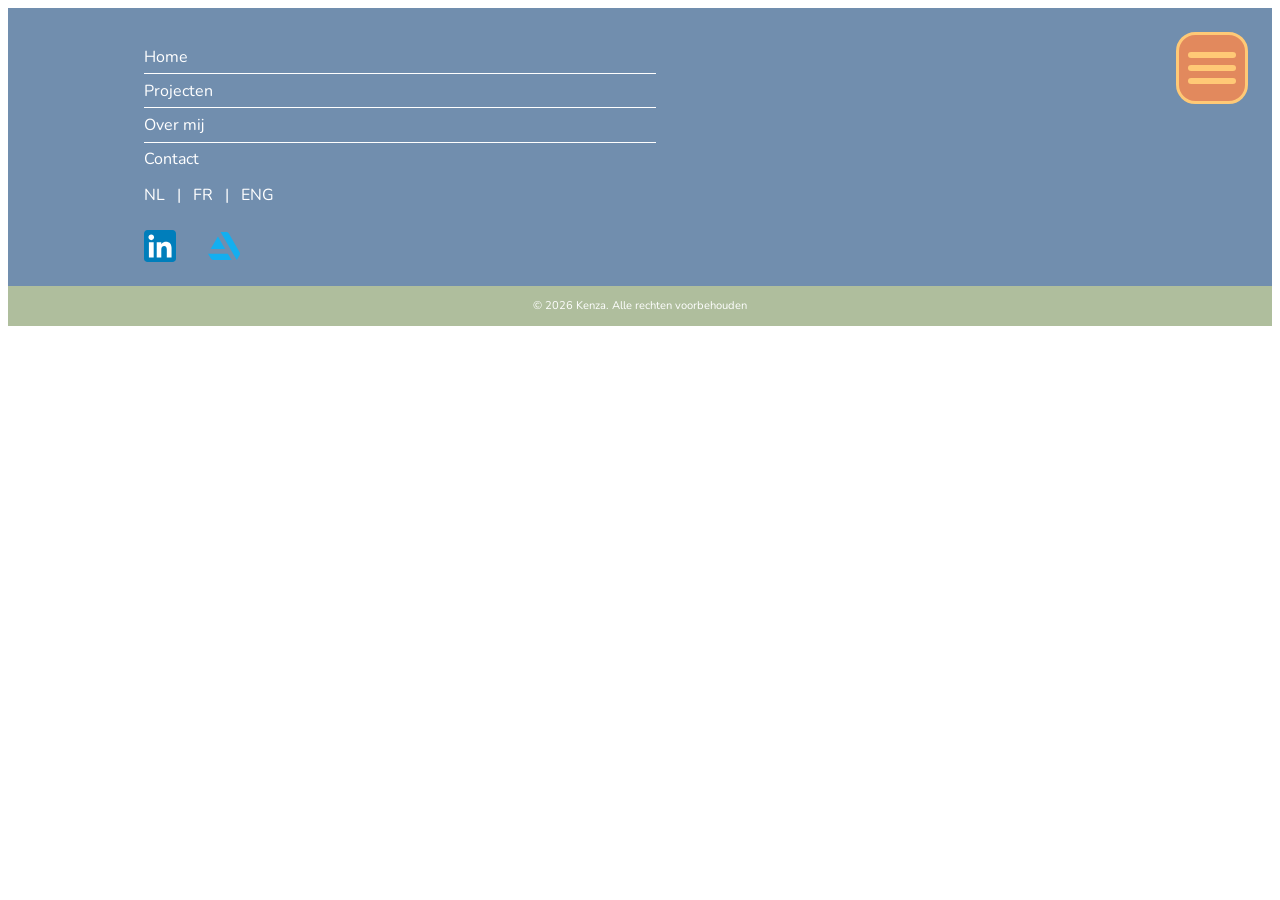
==== about.html @ 802e718f "done: homepage" ====
<!DOCTYPE html>
<html lang="nl">

<head>
    <meta charset="UTF-8">
    <meta name="viewport" content="width=device-width, initial-scale=1.0">
    <title>About</title>

    <link rel="stylesheet" href="css/style.css">
    <link rel="stylesheet" href="css/about.css">
</head>

<body class="index-body">

  <!-- Hamburger menu -->
    <div class="hamburger-menu">

        <!-- Hamburger knop -->
        <button class="hamburger-button" aria-label="Menu openen">
            <span></span>
            <span></span>
            <span></span>
        </button>


        <!-- Menu overlay -->
        <nav class="menu-overlay">

            <!-- Noise achtergrond -->
            <img
                src="./images/noise_background.png"
                class="menu-backgroundnoise"
                alt=""
            >

            <!-- Sluitknop -->
            <button class="menu-close" aria-label="Menu sluiten">
                ×
            </button>


            <!-- Navigatie -->
            <div class="menu-content">

                <h6><a href="index.html">Home</a></h6>
                <h6><a href="about.html">Over mij</a></h6>
                <h6><a href="projects.html">Projecten</a></h6>
                <h6><a href="contact.html">Contact</a></h6>

                <!-- Talen -->
                <div class="menu-languages">
                    <h3>
                        <a href="#">NL</a>
                        <span>|</span>
                        <a href="#">FR</a>
                        <span>|</span>
                        <a href="#">ENG</a>
                    </h3>
                </div>

            </div>

        </nav>

    </div>


    <!-- Intro -->
    <header class="header-wrapper">

       

    </header>



        <main class="about-wrapper">

        

        <footer class="footer">

            <div class="footer-content">

                <nav class="footer-nav">
                    <a href="index.html">Home</a>
                    <a href="projects.html">Projecten</a>
                    <a href="about.html">Over mij</a>
                    <a href="contact.html">Contact</a>
                </nav>

                <div class="footer-languages">
                    <a href="#">NL</a>
                    <span>|</span>
                    <a href="#">FR</a>
                    <span>|</span>
                    <a href="#">ENG</a>
                </div>

                <div class="footer-socials">

                    <a href="#" class="footer-social" aria-label="Social media"><img src="./images/linkedin.svg" alt=""></a>

                    <a href="#" class="footer-social" aria-label="Social media"><img src="./images/artstation.svg" alt=""></a>

                </div>

            </div>

            <div class="footer-bottom">
                <p>© 2026 Kenza. Alle rechten voorbehouden</p>
            </div>

        </footer>

    </main>
    <script src="js/hamburger-menu.js"></script>
    <script src="js/skills.js"></script>
</body>


</html>
---- css/style.css ----
@import url('https://fonts.googleapis.com/css2?family=Righteous&display=swap');
@import url('https://fonts.googleapis.com/css2?family=Nunito:ital,wght@0,200..1000;1,200..1000&display=swap');


/* ==================================================
   BASIS
   ================================================== */

html {
    font-size: 16px;
}


/* ==================================================
   VARIABELEN
   ================================================== */

:root {
    --c-yellow: #ffc976;
    --c-green: #afbe9d;
    --c-orange: #e2895d;
    --c-blue: #718eae;
}


/* ==================================================
   TYPOGRAPHY
   ================================================== */

body {
    font-family: Nunito, sans-serif;
}

h1,
h2,
h3,
h4,
h5,
.skill-title,
.skill-filter,
.project-button,
.see-more  {
    font-family: Righteous, sans-serif;
    letter-spacing: 0.02rem;
}

h1 {
    font-size: 10.625rem;
    color: var(--c-green);
}

h2 {
    font-size: 3.125rem;
}

h3 {
    font-size: 1.875rem;
    color: var(--c-green);
}

h4 {
    font-size: 1rem;
}

h5 {
    font-size: 0.75rem;
}

h6 {
    font-family: Righteous, sans-serif;
    font-size: 3.75rem; /* 60px */
}

p {
    font-family: Nunito, sans-serif;
    font-weight: normal;
    color: black;
    font-size: 0.9375rem;
}

/* ===== HAMBURGER KNOP ===== */

.hamburger-button {
    position: fixed;

    top: 2rem;
    right: 2rem;

    z-index: 100;

    width: 4.5rem;
    height: 4.5rem;

    padding: 0.8rem;

    border: 0.2rem solid var(--c-yellow);
    border-radius: 1.2rem;

    background-color: var(--c-orange);

    cursor: pointer;

    display: flex;
    flex-direction: column;
    justify-content: center;
    align-items: center;

    gap: 0.45rem;
}


/* ===== DE DRIE LIJNTJES ===== */

.hamburger-button span {
    display: block;

    width: 3rem;
    height: 0.35rem;

    background-color: var(--c-yellow);
    border-radius: 1rem;

    transition: 0.3s ease;
}


/* ========================================
   MENU OVERLAY
======================================== */

.menu-overlay {
    position: fixed;

    top: 0;
    left: 0;

    width: 100%;
    height: 100vh;

    z-index: 110;

    overflow: hidden;

    /* Menu staat boven het scherm */
    transform: translateY(-100%);

    /* Komt van boven naar beneden */
    transition: transform 0.5s ease;
}


/* ===== MENU OPEN ===== */

.menu-overlay.open {
    transform: translateY(0);
}


/* ========================================
   NOISE ACHTERGROND
======================================== */

.menu-backgroundnoise {
    position: absolute;

    inset: 0;

    width: 100%;
    height: 100%;

    object-fit: cover;

    z-index: 0;
}


/* ========================================
   MENU INHOUD
======================================== */

.menu-content {
    position: relative;

    z-index: 2;

    padding: 5rem 5rem;
}


/* ========================================
   MENU ITEMS
======================================== */

.menu-content h6 {
    margin: 0 0 1.8rem;

    font-family: Righteous, sans-serif;

    font-size: 4.5rem; /* 60px */

    line-height: 1.75;
}


.menu-content h6 a {
    color: white;

    text-decoration: none;

    transition: opacity 0.2s ease;
}


.menu-content h6 a:hover {
    opacity: 0.7;
}


/* ========================================
   CONTACT
======================================== */

.menu-contact {
    margin-top: 2rem !important;
}


/* ========================================
   TALEN
======================================== */

.menu-languages {
    margin-top: 2rem;
}


.menu-languages h3 {
    margin: 0;

    color: white;

    font-family: Righteous, sans-serif;

    font-size: 1.5rem;
}


.menu-languages a {
    color: white;

    text-decoration: none;
}


.menu-languages span {
    margin: 0 0.5rem;

    color: white;
}


/* ========================================
   SLUITKNOP
======================================== */

.menu-close {
    position: absolute;

    top: 1.5rem;
    right: 2rem;

    z-index: 3;

    border: none;

    background: none;

    color: white;

    font-family: Arial, sans-serif;

    font-size: 5rem;
    font-weight: 200;

    line-height: 1;

    cursor: pointer;
}


/* ==================================================
   FOOTER
   ================================================== */

.footer {
    width: 100%;
    box-sizing: border-box;
}


/* ==================================================
   FOOTER CONTENT
   ================================================== */

.footer-content {
    background-color: var(--c-blue);

    padding: 2rem 8.5rem 1.5rem;

    box-sizing: border-box;
}


/* ==================================================
   FOOTER NAVIGATIE
   ================================================== */

.footer-nav {
    display: flex;
    flex-direction: column;

    width: 32rem;
}


.footer-nav a {
    padding: 0.35rem 0;

    border-bottom: 0.1rem solid white;

    color: white;
    text-decoration: none;
}


/* laatste lijn niet onder Contact */

.footer-nav a:last-child {
    border-bottom: none;
}


/* ==================================================
   TALEN
   ================================================== */

.footer-languages {
    display: flex;
    gap: 0.75rem;

    margin-top: 0.5rem;

    color: white;
}


.footer-languages a {
    color: white;
    text-decoration: none;
}


/* ==================================================
   SOCIAL ICONEN
   ================================================== */

.footer-socials {
    display: flex;
    gap: 2rem;
    margin-top: 1.5rem;
}

.footer-social {
    display: flex;
    align-items: center;
    justify-content: center;

    width: 2rem;
    height: 2rem;
}

.footer-social img {
    width: 100%;
    height: 100%;

    object-fit: contain;
    display: block;
}


/* ==================================================
   FOOTER BOTTOM
   ================================================== */

.footer-bottom {
    display: flex;
    justify-content: center;
    align-items: center;

    min-height: 2.5rem;

    background-color: var(--c-green);
}


.footer-bottom p {
    margin: 0;

    color: white;

    font-size: 0.7rem;
}

/* ==================================================
   RESPONSIVE
   ================================================== */

@media (max-width: 37.5rem) {
    /* ===== HAMBURGER MENU ===== */

     /* Menu blijft volledig scherm */
    .menu-overlay {
        width: 100%;
        height: 100vh;
    }

    /* Hamburger */
   .hamburger-button {
        top: 1.25rem;
        right: 1.25rem;

        width: 3.5rem;
        height: 3.5rem;

        border-radius: 1rem;
    }

    .hamburger-button span {
        width: 2.2rem;
        height: 0.3rem;
        border-radius: 1rem;
    }

    /* Menu inhoud */
    .menu-content {
        padding: 5rem 2rem;
    }

    /* Menu tekst */
    .menu-content h6 {
        font-size: 2.5rem;
    }

    /* Talen */
    .menu-languages {
        margin-top: 2rem;
    }

    .menu-languages h3 {
        font-size: 1.1rem;
    }

    /* Sluitknop */
    .menu-close {
        top: 0.5rem;
        right: 1rem;
        font-size: 4rem;
    }

    /* ===== FOOTER ===== */

    .footer-content {
        padding: 2rem 1.5rem 1.5rem;
    }

    .footer-nav {
        width: 100%;
    }

    .footer-bottom {
        min-height: 2.5rem;
    }

    .footer-bottom p {
        font-size: 0.65rem;
    }
}
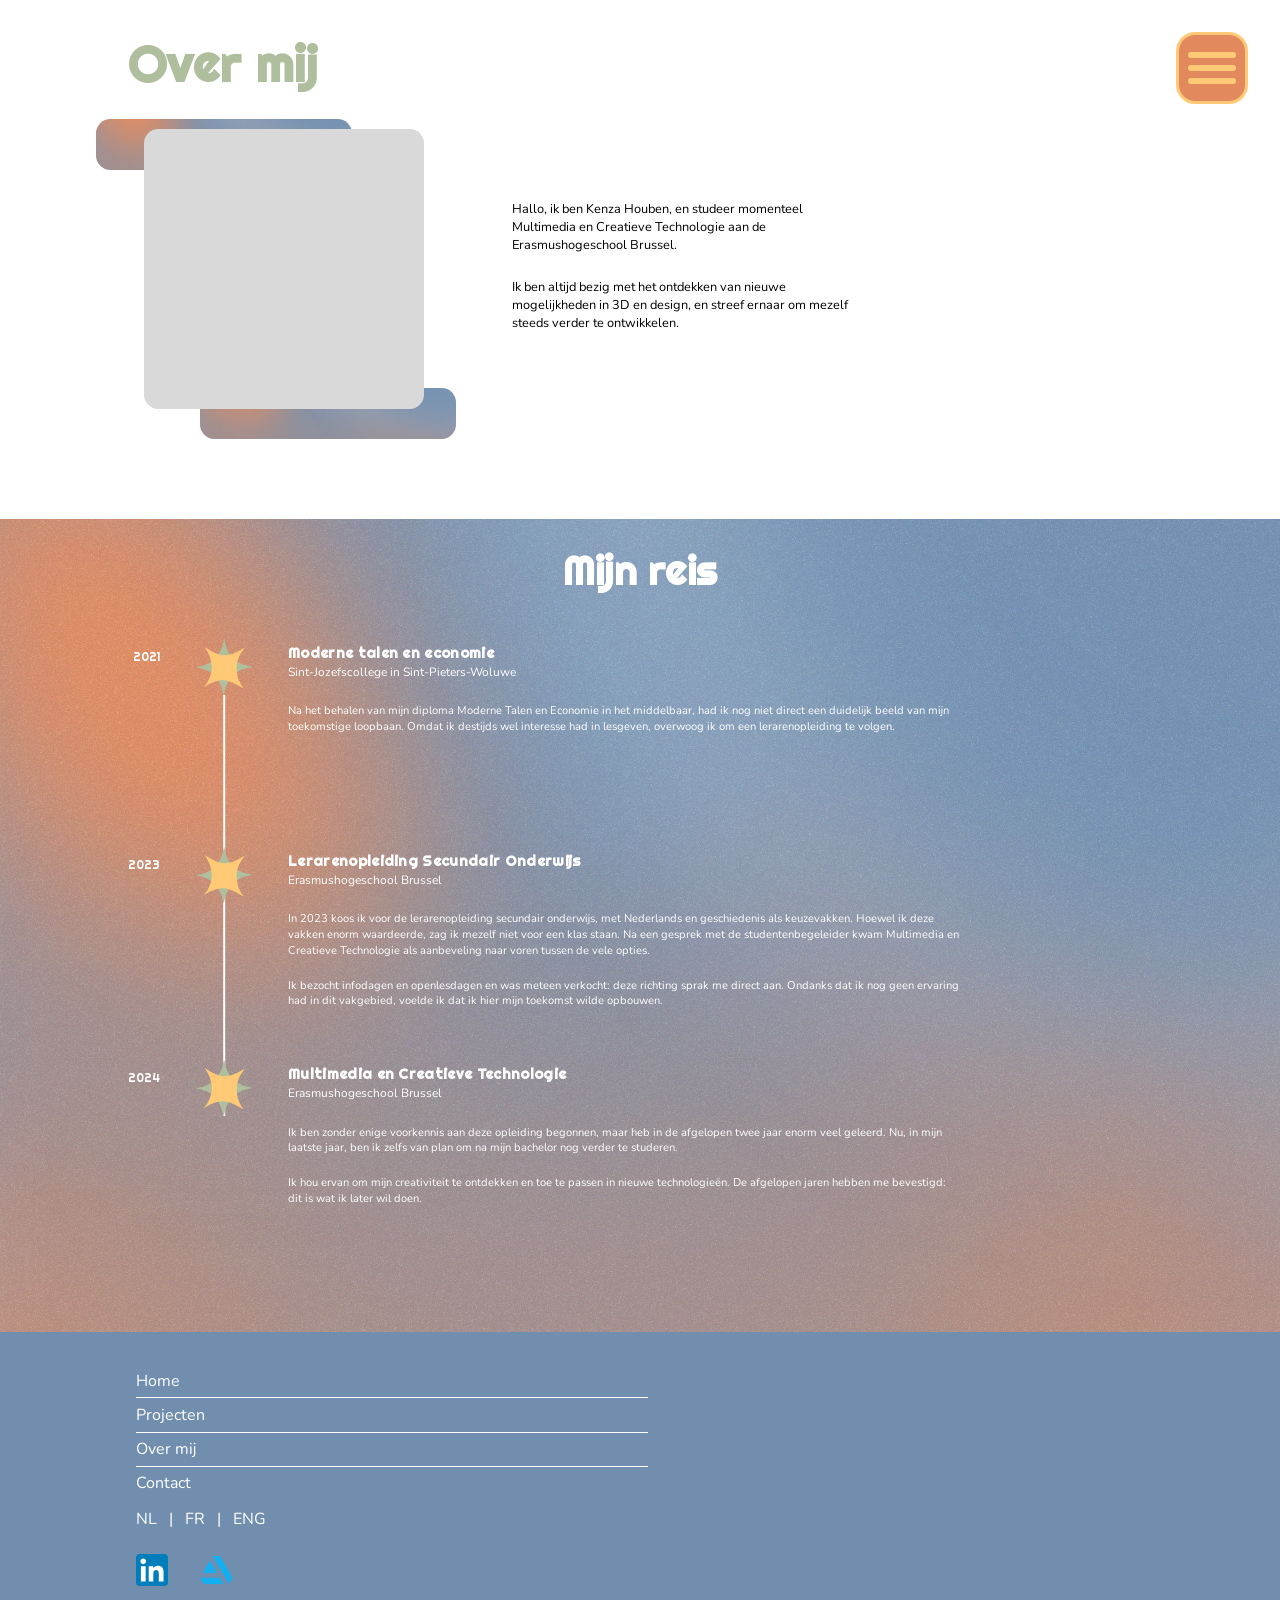
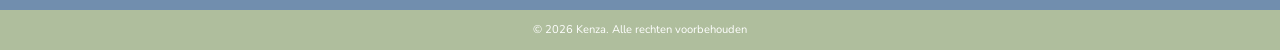
==== commit f50fdee7: "wip: about page" ====
--- a/about.html
+++ b/about.html
@@ -4,51 +4,71 @@
 <head>
     <meta charset="UTF-8">
     <meta name="viewport" content="width=device-width, initial-scale=1.0">
-    <title>About</title>
+
+    <title>Over mij</title>
 
     <link rel="stylesheet" href="css/style.css">
     <link rel="stylesheet" href="css/about.css">
 </head>
 
-<body class="index-body">
-
-  <!-- Hamburger menu -->
+
+<body class="about-body">
+
+
+    <!-- ==================================================
+         HAMBURGER MENU
+         ================================================== -->
+
     <div class="hamburger-menu">
 
-        <!-- Hamburger knop -->
-        <button class="hamburger-button" aria-label="Menu openen">
+        <button
+            class="hamburger-button"
+            aria-label="Menu openen"
+        >
             <span></span>
             <span></span>
             <span></span>
         </button>
 
 
-        <!-- Menu overlay -->
         <nav class="menu-overlay">
 
-            <!-- Noise achtergrond -->
             <img
                 src="./images/noise_background.png"
                 class="menu-backgroundnoise"
                 alt=""
             >
 
-            <!-- Sluitknop -->
-            <button class="menu-close" aria-label="Menu sluiten">
+
+            <button
+                class="menu-close"
+                aria-label="Menu sluiten"
+            >
                 ×
             </button>
 
 
-            <!-- Navigatie -->
             <div class="menu-content">
 
-                <h6><a href="index.html">Home</a></h6>
-                <h6><a href="about.html">Over mij</a></h6>
-                <h6><a href="projects.html">Projecten</a></h6>
-                <h6><a href="contact.html">Contact</a></h6>
-
-                <!-- Talen -->
+                <h6>
+                    <a href="index.html">Home</a>
+                </h6>
+
+                <h6>
+                    <a href="about.html">Over mij</a>
+                </h6>
+
+                <h6>
+                    <a href="projects.html">Projecten</a>
+                </h6>
+
+                <h6>
+                    <a href="contact.html">Contact</a>
+                </h6>
+
+
                 <div class="menu-languages">
+
                     <h3>
                         <a href="#">NL</a>
                         <span>|</span>
@@ -56,6 +76,7 @@
                         <span>|</span>
                         <a href="#">ENG</a>
                     </h3>
+
                 </div>
 
             </div>
@@ -65,58 +86,329 @@
     </div>
 
 
-    <!-- Intro -->
-    <header class="header-wrapper">
-
-       
-
-    </header>
-
-
-
-        <main class="about-wrapper">
-
-        
+    <!-- ==================================================
+         MAIN
+         ================================================== -->
+
+    <main class="about-wrapper">
+
+
+        <!-- ==================================================
+             OVER MIJ
+             ================================================== -->
+
+        <section class="about-intro">
+
+            <h2>Over mij</h2>
+
+
+            <div class="about-intro-content">
+
+
+                <!-- Afbeelding -->
+
+                <div class="about-image-area">
+
+                    <div class="about-image-back"></div>
+
+                    <div class="about-image">
+                        <!-- Hier komt later je foto -->
+                    </div>
+
+                    <div class="about-image-bottom"></div>
+
+                </div>
+
+
+                <!-- Tekst -->
+
+                <div class="about-text">
+
+                    <p>
+                        Hallo, ik ben Kenza Houben, en studeer momenteel
+                        Multimedia en Creatieve Technologie aan de
+                        Erasmushogeschool Brussel.
+                    </p>
+
+                    <p>
+                        Ik ben altijd bezig met het ontdekken van nieuwe
+                        mogelijkheden in 3D en design, en streef ernaar
+                        om mezelf steeds verder te ontwikkelen.
+                    </p>
+
+                </div>
+
+            </div>
+
+        </section>
+
+
+
+        <!-- ==================================================
+             MIJN REIS
+             ================================================== -->
+
+        <section class="my-journey">
+
+            <img
+                src="./images/noise_background.png"
+                class="journey-background"
+                alt=""
+            >
+
+
+            <div class="journey-content">
+
+                <h2>Mijn reis</h2>
+
+
+                <!-- ==========================
+                     2021
+                     ========================== -->
+
+                <div class="journey-item">
+
+                    <div class="journey-year">
+                        <span>2021</span>
+                    </div>
+
+
+                    <div class="journey-star">
+
+                        <img
+                            src="./images/green_yellow_star.svg"
+                            alt=""
+                        >
+
+                    </div>
+
+
+                    <div class="journey-text">
+
+                        <h4>
+                            Moderne talen en economie
+                        </h4>
+
+                        <p class="journey-school">
+                            Sint-Jozefscollege in Sint-Pieters-Woluwe
+                        </p>
+
+
+                        <p>
+                            Na het behalen van mijn diploma Moderne Talen en
+                            Economie in het middelbaar, had ik nog niet direct
+                            een duidelijk beeld van mijn toekomstige loopbaan.
+                            Omdat ik destijds wel interesse had in lesgeven,
+                            overwoog ik om een lerarenopleiding te volgen.
+                        </p>
+
+                    </div>
+
+                </div>
+
+
+
+                <!-- ==========================
+                     2023
+                     ========================== -->
+
+                <div class="journey-item">
+
+                    <div class="journey-year">
+                        <span>2023</span>
+                    </div>
+
+
+                    <div class="journey-star">
+
+                        <img
+                            src="./images/green_yellow_star.svg"
+                            alt=""
+                        >
+
+                    </div>
+
+
+                    <div class="journey-text">
+
+                        <h4>
+                            Lerarenopleiding Secundair Onderwijs
+                        </h4>
+
+                        <p class="journey-school">
+                            Erasmushogeschool Brussel
+                        </p>
+
+
+                        <p>
+                            In 2023 koos ik voor de lerarenopleiding
+                            secundair onderwijs, met Nederlands en
+                            geschiedenis als keuzevakken. Hoewel ik deze
+                            vakken enorm waardeerde, zag ik mezelf niet
+                            voor een klas staan. Na een gesprek met de
+                            studentenbegeleider kwam Multimedia en Creatieve
+                            Technologie als aanbeveling naar voren tussen
+                            de vele opties.
+                        </p>
+
+
+                        <p>
+                            Ik bezocht infodagen en openlesdagen en was
+                            meteen verkocht: deze richting sprak me direct
+                            aan. Ondanks dat ik nog geen ervaring had in
+                            dit vakgebied, voelde ik dat ik hier mijn
+                            toekomst wilde opbouwen.
+                        </p>
+
+                    </div>
+
+                </div>
+
+
+
+                <!-- ==========================
+                     2024
+                     ========================== -->
+
+                <div class="journey-item">
+
+                    <div class="journey-year">
+                        <span>2024</span>
+                    </div>
+
+
+                    <div class="journey-star">
+
+                        <img
+                            src="./images/green_yellow_star.svg"
+                            alt=""
+                        >
+
+                    </div>
+
+
+                    <div class="journey-text">
+
+                        <h4>
+                            Multimedia en Creatieve Technologie
+                        </h4>
+
+                        <p class="journey-school">
+                            Erasmushogeschool Brussel
+                        </p>
+
+
+                        <p>
+                            Ik ben zonder enige voorkennis aan deze opleiding
+                            begonnen, maar heb in de afgelopen twee jaar enorm
+                            veel geleerd. Nu, in mijn laatste jaar, ben ik zelfs
+                            van plan om na mijn bachelor nog verder te studeren.
+                        </p>
+
+
+                        <p>
+                            Ik hou ervan om mijn creativiteit te ontdekken en
+                            toe te passen in nieuwe technologieën. De afgelopen
+                            jaren hebben me bevestigd: dit is wat ik later wil doen.
+                        </p>
+
+                    </div>
+
+                </div>
+
+            </div>
+
+        </section>
+
+
+
+        <!-- ==================================================
+             FOOTER
+             ================================================== -->
 
         <footer class="footer">
 
             <div class="footer-content">
 
                 <nav class="footer-nav">
-                    <a href="index.html">Home</a>
-                    <a href="projects.html">Projecten</a>
-                    <a href="about.html">Over mij</a>
-                    <a href="contact.html">Contact</a>
+
+                    <a href="index.html">
+                        Home
+                    </a>
+
+                    <a href="projects.html">
+                        Projecten
+                    </a>
+
+                    <a href="about.html">
+                        Over mij
+                    </a>
+
+                    <a href="contact.html">
+                        Contact
+                    </a>
+
                 </nav>
 
+
                 <div class="footer-languages">
+
                     <a href="#">NL</a>
+
                     <span>|</span>
+
                     <a href="#">FR</a>
+
                     <span>|</span>
+
                     <a href="#">ENG</a>
-                </div>
+
+                </div>
+
 
                 <div class="footer-socials">
 
-                    <a href="#" class="footer-social" aria-label="Social media"><img src="./images/linkedin.svg" alt=""></a>
-
-                    <a href="#" class="footer-social" aria-label="Social media"><img src="./images/artstation.svg" alt=""></a>
+                    <a
+                        href="#"
+                        class="footer-social"
+                        aria-label="LinkedIn"
+                    >
+                        <img
+                            src="./images/linkedin.svg"
+                            alt=""
+                        >
+                    </a>
+
+
+                    <a
+                        href="#"
+                        class="footer-social"
+                        aria-label="ArtStation"
+                    >
+                        <img
+                            src="./images/artstation.svg"
+                            alt=""
+                        >
+                    </a>
 
                 </div>
 
             </div>
 
+
             <div class="footer-bottom">
-                <p>© 2026 Kenza. Alle rechten voorbehouden</p>
+
+                <p>
+                    © 2026 Kenza. Alle rechten voorbehouden
+                </p>
+
             </div>
 
         </footer>
 
     </main>
+
+
     <script src="js/hamburger-menu.js"></script>
-    <script src="js/skills.js"></script>
+
 </body>
-
-
-</html>
--- a/css/about.css
+++ b/css/about.css
@@ -0,0 +1,557 @@
+@import url('https://fonts.googleapis.com/css2?family=Righteous&display=swap');
+@import url('https://fonts.googleapis.com/css2?family=Nunito:ital,wght@0,200..1000;1,200..1000&display=swap');
+
+
+/* ==================================================
+   BASIS
+   ================================================== */
+
+html {
+    font-size: 16px;
+}
+
+.about-body {
+    margin: 0;
+    padding: 0;
+}
+
+
+/* ==================================================
+   OVER MIJ
+   ================================================== */
+
+.about-intro {
+    width: 100%;
+    padding: 2rem 6rem 5rem;
+    box-sizing: border-box;
+}
+
+
+/* ==================================================
+   TITEL
+   ================================================== */
+
+.about-intro h2 {
+    margin: 0 0 1.5rem 2rem;
+
+    color: var(--c-green);
+
+    font-family: Righteous, sans-serif;
+    font-size: 3.125rem;
+}
+
+
+/* ==================================================
+   AFBEELDING + TEKST
+   ================================================== */
+
+.about-intro-content {
+    display: flex;
+    align-items: center;
+
+    gap: 4rem;
+}
+
+
+/* ==================================================
+   AFBEELDINGSGEBIED
+   ================================================== */
+
+.about-image-area {
+    position: relative;
+
+    flex: 0 0 22rem;
+
+    width: 22rem;
+    height: 20rem;
+}
+
+
+/* ==================================================
+   ACHTERSTE VORM
+   ================================================== */
+
+.about-image-back {
+    position: absolute;
+
+    top: 0;
+    left: 0;
+
+    width: 16rem;
+    height: 3.2rem;
+
+    border-radius: 0.9rem;
+
+    background:
+        url("../images/noise_background.png")
+        center / cover no-repeat;
+}
+
+
+/* ==================================================
+   FOTO / PLACEHOLDER
+   ================================================== */
+
+.about-image {
+    position: absolute;
+
+    top: 0.6rem;
+    left: 3rem;
+
+    width: 17.5rem;
+    height: 17.5rem;
+
+    border-radius: 0.9rem;
+
+    background-color: #d9d9d9;
+
+    z-index: 2;
+}
+
+
+/* ==================================================
+   ONDERSTE VORM
+   ================================================== */
+
+.about-image-bottom {
+    position: absolute;
+
+    bottom: 0;
+    left: 6.5rem;
+
+    width: 16rem;
+    height: 3.2rem;
+
+    border-radius: 0.9rem;
+
+    background:
+        url("../images/noise_background.png")
+        center / cover no-repeat;
+}
+
+
+/* ==================================================
+   OVER MIJ TEKST
+   ================================================== */
+
+.about-text {
+    width: 22rem;
+
+    box-sizing: border-box;
+}
+
+.about-text p {
+    margin: 0 0 1.5rem;
+
+    font-family: Nunito, sans-serif;
+    font-size: 0.8rem;
+    line-height: 1.4;
+
+    color: black;
+}
+
+
+/* ==================================================
+   MIJN REIS
+   ================================================== */
+
+.my-journey {
+    position: relative;
+
+    width: 100%;
+
+    overflow: hidden;
+
+    padding: 2rem 0 4rem;
+
+    box-sizing: border-box;
+}
+
+
+/* ==================================================
+   ACHTERGROND
+   ================================================== */
+
+.journey-background {
+    position: absolute;
+
+    inset: 0;
+
+    width: 100%;
+    height: 100%;
+
+    object-fit: cover;
+
+    z-index: 0;
+}
+
+
+/* ==================================================
+   JOURNEY CONTENT
+   ================================================== */
+
+.journey-content {
+    position: relative;
+
+    z-index: 1;
+
+    width: 70rem;
+    max-width: calc(100% - 4rem);
+
+    margin: 0 auto;
+}
+
+
+/* ==================================================
+   MIJN REIS TITEL
+   ================================================== */
+
+.journey-content > h2 {
+    margin: 0 0 3rem;
+
+    text-align: center;
+
+    color: white;
+
+    font-family: Righteous, sans-serif;
+    font-size: 2.5rem;
+
+    line-height: 1;
+}
+
+
+/* ==================================================
+   JOURNEY ITEM
+   ================================================== */
+
+.journey-item {
+    position: relative;
+
+    display: grid;
+
+    grid-template-columns: 5rem 5rem 1fr;
+
+    column-gap: 1.5rem;
+
+    min-height: 11rem;
+
+    margin-bottom: 2rem;
+}
+
+
+/* ==================================================
+   JAAR
+   ================================================== */
+
+.journey-year {
+    display: flex;
+
+    justify-content: flex-end;
+
+    padding-top: 0.6rem;
+}
+
+.journey-year span {
+    color: white;
+
+    font-family: Righteous, sans-serif;
+    font-size: 0.75rem;
+
+    white-space: nowrap;
+}
+
+
+/* ==================================================
+   STER
+   ================================================== */
+
+.journey-star {
+    position: relative;
+
+    display: flex;
+
+    justify-content: center;
+    align-items: flex-start;
+}
+
+.journey-star img {
+    position: relative;
+
+    width: 3.5rem;
+    height: 3.5rem;
+
+    object-fit: contain;
+
+    z-index: 2;
+}
+
+
+/* ==================================================
+   LIJN TUSSEN DE STERREN
+   ================================================== */
+
+.journey-item:not(:last-child) .journey-star::after {
+    content: "";
+
+    position: absolute;
+
+    top: 3.5rem;
+    left: 50%;
+
+    width: 0.1rem;
+    height: calc(100% + 2rem);
+
+    background-color: white;
+
+    transform: translateX(-50%);
+
+    z-index: 1;
+}
+
+
+/* ==================================================
+   JOURNEY TEKST
+   ================================================== */
+
+.journey-text {
+    padding-top: 0.35rem;
+
+    color: white;
+}
+
+
+/* ==================================================
+   OPLEIDING
+   ================================================== */
+
+.journey-text h4 {
+    margin: 0;
+
+    color: white;
+
+    font-family: Righteous, sans-serif;
+    font-size: 0.9rem;
+
+    line-height: 1.2;
+}
+
+
+/* ==================================================
+   SCHOOL
+   ================================================== */
+
+.journey-school {
+    margin: 0.2rem 0 1.5rem;
+
+    color: white;
+
+    font-family: Nunito, sans-serif;
+    font-size: 0.75rem;
+
+    line-height: 1.2;
+}
+
+
+/* ==================================================
+   JOURNEY BESCHRIJVING
+   ================================================== */
+
+.journey-text > p:not(.journey-school) {
+    max-width: 42rem;
+
+    margin: 0 0 1.2rem;
+
+    color: white;
+
+    font-family: Nunito, sans-serif;
+    font-size: 0.7rem;
+
+    line-height: 1.4;
+}
+
+
+/* ==================================================
+   RESPONSIVE
+   ================================================== */
+
+@media (max-width: 37.5rem) {
+
+    /* ==============================
+       OVER MIJ
+       ============================== */
+
+    .about-intro {
+        padding: 1.5rem 1rem 3rem;
+    }
+
+
+    .about-intro h2 {
+        margin: 0 0 1rem;
+
+        text-align: center;
+
+        font-size: 2rem;
+    }
+
+
+    .about-intro-content {
+        flex-direction: column;
+
+        gap: 1rem;
+    }
+
+
+    /* ==============================
+       AFBEELDING
+       ============================== */
+
+    .about-image-area {
+        flex: none;
+
+        width: 18rem;
+        height: 16rem;
+    }
+
+
+    .about-image-back {
+        width: 8rem;
+        height: 2.5rem;
+
+        border-radius: 0.8rem;
+    }
+
+
+    .about-image {
+        top: 0.4rem;
+        left: 1.5rem;
+
+        width: 10rem;
+        height: 10rem;
+
+        border-radius: 0.7rem;
+    }
+
+
+    .about-image-bottom {
+        bottom: 0;
+        left: 3.5rem;
+
+        width: 9rem;
+        height: 2.5rem;
+
+        border-radius: 0.8rem;
+    }
+
+
+    /* ==============================
+       TEKST
+       ============================== */
+
+    .about-text {
+        width: 18rem;
+    }
+
+
+    .about-text p {
+        margin-bottom: 1rem;
+
+        font-size: 0.65rem;
+        line-height: 1.35;
+    }
+
+
+    /* ==============================
+       MIJN REIS
+       ============================== */
+
+    .my-journey {
+        padding: 2rem 1rem 3rem;
+    }
+
+
+    .journey-content {
+        width: 100%;
+        max-width: 100%;
+    }
+
+
+    .journey-content > h2 {
+        margin-bottom: 2.5rem;
+
+        font-size: 2rem;
+    }
+
+
+    /* ==============================
+       JOURNEY ITEM
+       ============================== */
+
+    .journey-item {
+        grid-template-columns: 3rem 3rem 1fr;
+
+        column-gap: 0.75rem;
+
+        min-height: 10rem;
+
+        margin-bottom: 1.5rem;
+    }
+
+
+    /* ==============================
+       JAAR
+       ============================== */
+
+    .journey-year {
+        padding-top: 0.5rem;
+    }
+
+
+    .journey-year span {
+        font-size: 0.65rem;
+    }
+
+
+    /* ==============================
+       STER
+       ============================== */
+
+    .journey-star img {
+        width: 2.8rem;
+        height: 2.8rem;
+    }
+
+
+    .journey-item:not(:last-child) .journey-star::after {
+        top: 2.8rem;
+
+        height: calc(100% + 1.5rem);
+    }
+
+
+    /* ==============================
+       JOURNEY TEKST
+       ============================== */
+
+    .journey-text {
+        padding-top: 0.25rem;
+    }
+
+
+    .journey-text h4 {
+        font-size: 0.75rem;
+    }
+
+
+    .journey-school {
+        margin-bottom: 1rem;
+
+        font-size: 0.65rem;
+    }
+
+
+    .journey-text > p:not(.journey-school) {
+        font-size: 0.58rem;
+
+        line-height: 1.35;
+    }
+}
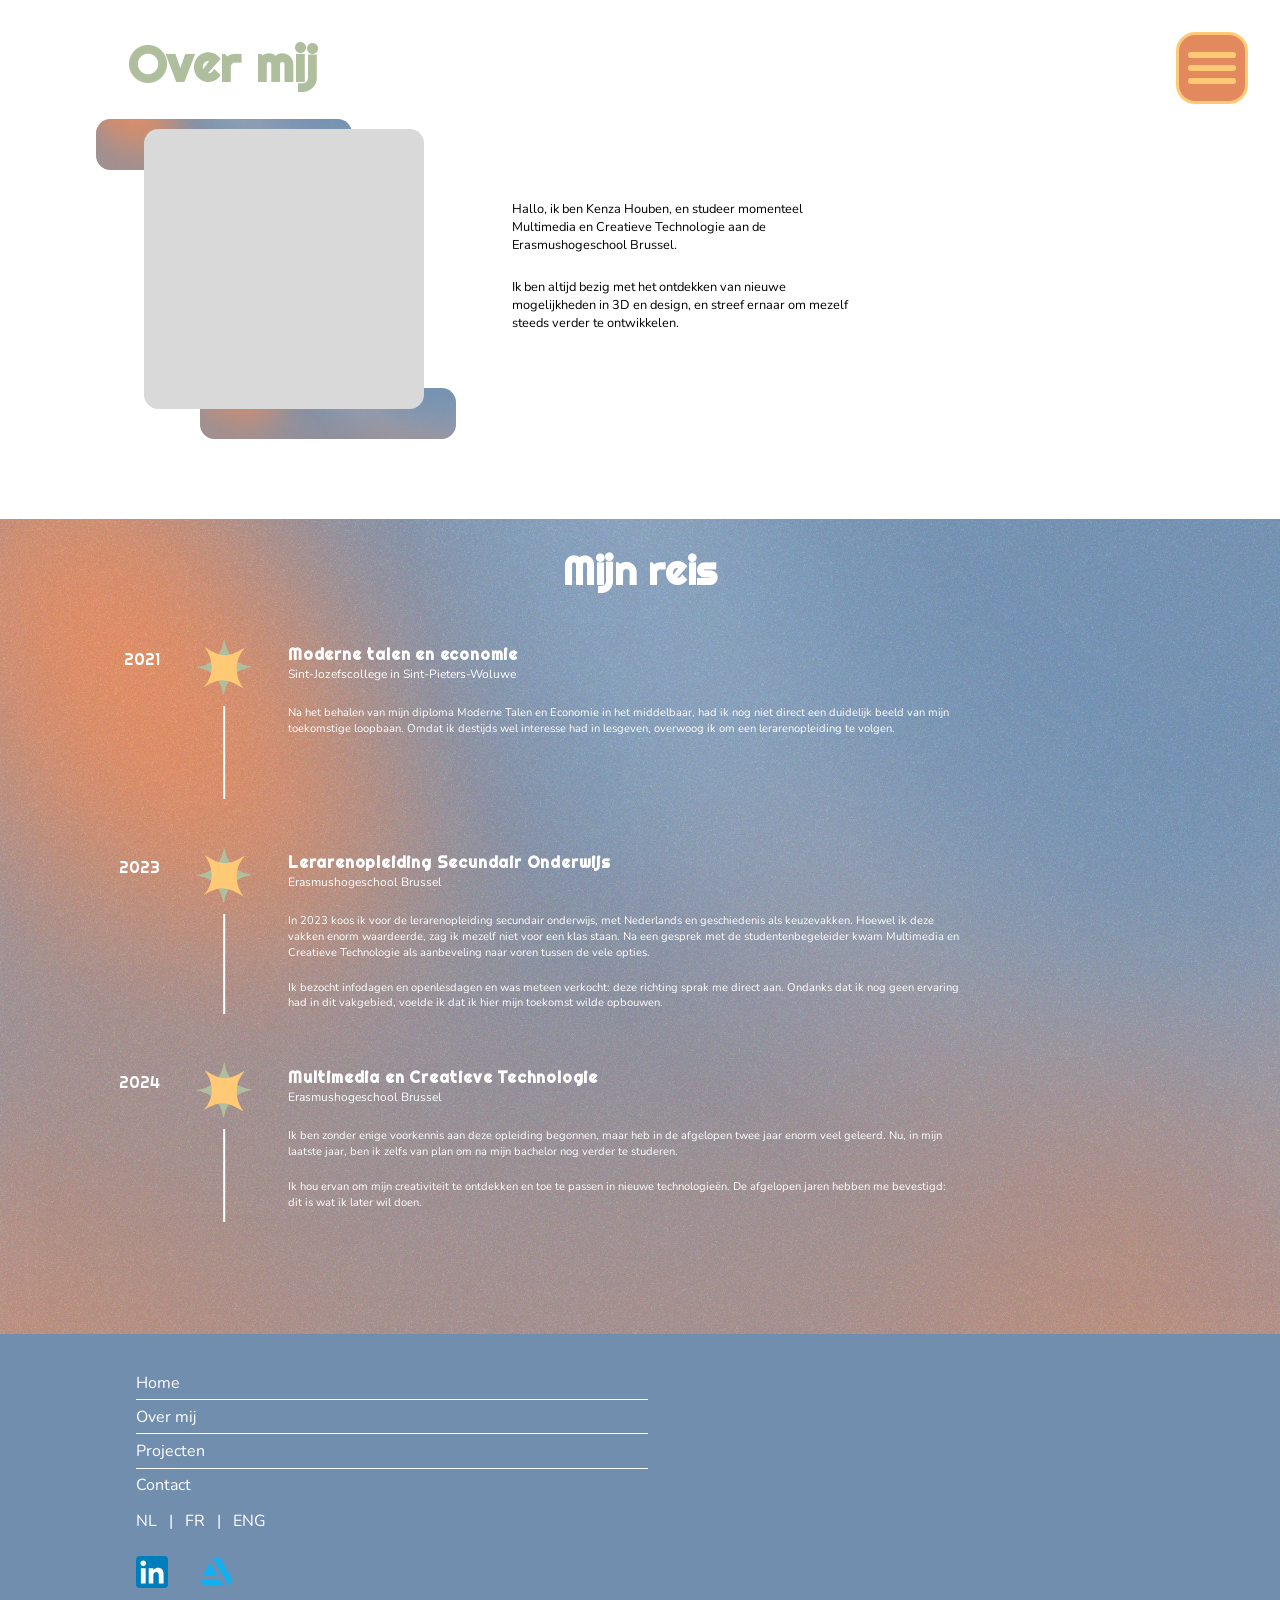
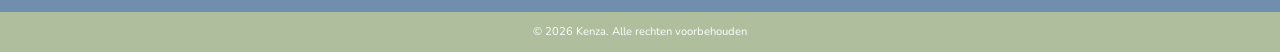
==== commit 68edfb80: "done: about page" ====
--- a/about.html
+++ b/about.html
@@ -326,82 +326,37 @@
              FOOTER
              ================================================== -->
 
-        <footer class="footer">
+       <footer class="footer">
 
             <div class="footer-content">
 
                 <nav class="footer-nav">
-
-                    <a href="index.html">
-                        Home
-                    </a>
-
-                    <a href="projects.html">
-                        Projecten
-                    </a>
-
-                    <a href="about.html">
-                        Over mij
-                    </a>
-
-                    <a href="contact.html">
-                        Contact
-                    </a>
-
+                    <a href="index.html">Home</a>
+                    <a href="about.html">Over mij</a>
+                    <a href="projects.html">Projecten</a>
+                    <a href="contact.html">Contact</a>
                 </nav>
 
-
                 <div class="footer-languages">
-
                     <a href="#">NL</a>
-
                     <span>|</span>
-
                     <a href="#">FR</a>
-
                     <span>|</span>
-
                     <a href="#">ENG</a>
-
-                </div>
-
+                </div>
 
                 <div class="footer-socials">
 
-                    <a
-                        href="#"
-                        class="footer-social"
-                        aria-label="LinkedIn"
-                    >
-                        <img
-                            src="./images/linkedin.svg"
-                            alt=""
-                        >
-                    </a>
-
-
-                    <a
-                        href="#"
-                        class="footer-social"
-                        aria-label="ArtStation"
-                    >
-                        <img
-                            src="./images/artstation.svg"
-                            alt=""
-                        >
-                    </a>
-
-                </div>
-
-            </div>
-
+                    <a href="#" class="footer-social" aria-label="Social media"><img src="./images/linkedin.svg" alt=""></a>
+
+                    <a href="#" class="footer-social" aria-label="Social media"><img src="./images/artstation.svg" alt=""></a>
+
+                </div>
+
+            </div>
 
             <div class="footer-bottom">
-
-                <p>
-                    © 2026 Kenza. Alle rechten voorbehouden
-                </p>
-
+                <p>© 2026 Kenza. Alle rechten voorbehouden</p>
             </div>
 
         </footer>
--- a/css/about.css
+++ b/css/about.css
@@ -4,7 +4,7 @@
 
 /* ==================================================
    BASIS
-   ================================================== */
+================================================== */
 
 html {
     font-size: 16px;
@@ -18,18 +18,20 @@
 
 /* ==================================================
    OVER MIJ
-   ================================================== */
+================================================== */
 
 .about-intro {
     width: 100%;
+
     padding: 2rem 6rem 5rem;
+
     box-sizing: border-box;
 }
 
 
 /* ==================================================
    TITEL
-   ================================================== */
+================================================== */
 
 .about-intro h2 {
     margin: 0 0 1.5rem 2rem;
@@ -43,7 +45,7 @@
 
 /* ==================================================
    AFBEELDING + TEKST
-   ================================================== */
+================================================== */
 
 .about-intro-content {
     display: flex;
@@ -55,7 +57,7 @@
 
 /* ==================================================
    AFBEELDINGSGEBIED
-   ================================================== */
+================================================== */
 
 .about-image-area {
     position: relative;
@@ -69,7 +71,7 @@
 
 /* ==================================================
    ACHTERSTE VORM
-   ================================================== */
+================================================== */
 
 .about-image-back {
     position: absolute;
@@ -90,7 +92,7 @@
 
 /* ==================================================
    FOTO / PLACEHOLDER
-   ================================================== */
+================================================== */
 
 .about-image {
     position: absolute;
@@ -111,7 +113,7 @@
 
 /* ==================================================
    ONDERSTE VORM
-   ================================================== */
+================================================== */
 
 .about-image-bottom {
     position: absolute;
@@ -132,7 +134,7 @@
 
 /* ==================================================
    OVER MIJ TEKST
-   ================================================== */
+================================================== */
 
 .about-text {
     width: 22rem;
@@ -153,7 +155,7 @@
 
 /* ==================================================
    MIJN REIS
-   ================================================== */
+================================================== */
 
 .my-journey {
     position: relative;
@@ -170,7 +172,7 @@
 
 /* ==================================================
    ACHTERGROND
-   ================================================== */
+================================================== */
 
 .journey-background {
     position: absolute;
@@ -188,7 +190,7 @@
 
 /* ==================================================
    JOURNEY CONTENT
-   ================================================== */
+================================================== */
 
 .journey-content {
     position: relative;
@@ -204,7 +206,7 @@
 
 /* ==================================================
    MIJN REIS TITEL
-   ================================================== */
+================================================== */
 
 .journey-content > h2 {
     margin: 0 0 3rem;
@@ -222,7 +224,7 @@
 
 /* ==================================================
    JOURNEY ITEM
-   ================================================== */
+================================================== */
 
 .journey-item {
     position: relative;
@@ -241,7 +243,7 @@
 
 /* ==================================================
    JAAR
-   ================================================== */
+================================================== */
 
 .journey-year {
     display: flex;
@@ -255,7 +257,7 @@
     color: white;
 
     font-family: Righteous, sans-serif;
-    font-size: 0.75rem;
+    font-size: 1rem;
 
     white-space: nowrap;
 }
@@ -263,7 +265,7 @@
 
 /* ==================================================
    STER
-   ================================================== */
+================================================== */
 
 .journey-star {
     position: relative;
@@ -287,19 +289,25 @@
 
 
 /* ==================================================
-   LIJN TUSSEN DE STERREN
-   ================================================== */
-
-.journey-item:not(:last-child) .journey-star::after {
+   LIJN ONDER ELKE STER
+================================================== */
+
+.journey-star::after {
     content: "";
 
     position: absolute;
 
-    top: 3.5rem;
+    top: 4.2rem;
     left: 50%;
 
     width: 0.1rem;
-    height: calc(100% + 2rem);
+
+    /*
+       De lijn loopt tot bijna het einde van
+       het journey-item, maar houdt rekening
+       met de ruimte vóór de volgende ster.
+    */
+    height: calc(100% - 5.2rem);
 
     background-color: white;
 
@@ -311,7 +319,7 @@
 
 /* ==================================================
    JOURNEY TEKST
-   ================================================== */
+================================================== */
 
 .journey-text {
     padding-top: 0.35rem;
@@ -322,15 +330,16 @@
 
 /* ==================================================
    OPLEIDING
-   ================================================== */
+================================================== */
 
 .journey-text h4 {
     margin: 0;
 
     color: white;
 
-    font-family: Righteous, sans-serif;
-    font-size: 0.9rem;
+    font-size: 1rem;
+
+    letter-spacing: 0.05rem;
 
     line-height: 1.2;
 }
@@ -338,7 +347,7 @@
 
 /* ==================================================
    SCHOOL
-   ================================================== */
+================================================== */
 
 .journey-school {
     margin: 0.2rem 0 1.5rem;
@@ -346,6 +355,7 @@
     color: white;
 
     font-family: Nunito, sans-serif;
+
     font-size: 0.75rem;
 
     line-height: 1.2;
@@ -354,7 +364,7 @@
 
 /* ==================================================
    JOURNEY BESCHRIJVING
-   ================================================== */
+================================================== */
 
 .journey-text > p:not(.journey-school) {
     max-width: 42rem;
@@ -364,6 +374,7 @@
     color: white;
 
     font-family: Nunito, sans-serif;
+
     font-size: 0.7rem;
 
     line-height: 1.4;
@@ -372,51 +383,46 @@
 
 /* ==================================================
    RESPONSIVE
-   ================================================== */
+================================================== */
 
 @media (max-width: 37.5rem) {
 
     /* ==============================
        OVER MIJ
-       ============================== */
+    ============================== */
 
     .about-intro {
         padding: 1.5rem 1rem 3rem;
     }
 
 
-    .about-intro h2 {
-        margin: 0 0 1rem;
-
-        text-align: center;
-
-        font-size: 2rem;
-    }
-
+   .about-intro h2 {
+        margin: 0 0 1rem 1rem;
+        text-align: left;
+    }
 
     .about-intro-content {
         flex-direction: column;
-
-        gap: 1rem;
+        gap: 0.5rem;
+        align-items: flex-start;
     }
 
 
     /* ==============================
        AFBEELDING
-       ============================== */
+    ============================== */
 
     .about-image-area {
-        flex: none;
-
+       flex: none;
         width: 18rem;
-        height: 16rem;
+        height: 13rem;
+        margin-top: -0.5rem;
     }
 
 
     .about-image-back {
         width: 8rem;
         height: 2.5rem;
-
         border-radius: 0.8rem;
     }
 
@@ -424,28 +430,23 @@
     .about-image {
         top: 0.4rem;
         left: 1.5rem;
-
         width: 10rem;
         height: 10rem;
-
-        border-radius: 0.7rem;
     }
 
 
     .about-image-bottom {
-        bottom: 0;
+        top: 9rem;
+        bottom: auto;
         left: 3.5rem;
-
         width: 9rem;
         height: 2.5rem;
-
-        border-radius: 0.8rem;
     }
 
 
     /* ==============================
        TEKST
-       ============================== */
+    ============================== */
 
     .about-text {
         width: 18rem;
@@ -454,15 +455,12 @@
 
     .about-text p {
         margin-bottom: 1rem;
-
-        font-size: 0.65rem;
-        line-height: 1.35;
     }
 
 
     /* ==============================
        MIJN REIS
-       ============================== */
+    ============================== */
 
     .my-journey {
         padding: 2rem 1rem 3rem;
@@ -471,20 +469,19 @@
 
     .journey-content {
         width: 100%;
+
         max-width: 100%;
     }
 
 
     .journey-content > h2 {
         margin-bottom: 2.5rem;
-
-        font-size: 2rem;
     }
 
 
     /* ==============================
        JOURNEY ITEM
-       ============================== */
+    ============================== */
 
     .journey-item {
         grid-template-columns: 3rem 3rem 1fr;
@@ -499,7 +496,7 @@
 
     /* ==============================
        JAAR
-       ============================== */
+    ============================== */
 
     .journey-year {
         padding-top: 0.5rem;
@@ -507,13 +504,13 @@
 
 
     .journey-year span {
-        font-size: 0.65rem;
+        font-size: 0.75rem;
     }
 
 
     /* ==============================
        STER
-       ============================== */
+    ============================== */
 
     .journey-star img {
         width: 2.8rem;
@@ -521,37 +518,33 @@
     }
 
 
-    .journey-item:not(:last-child) .journey-star::after {
-        top: 2.8rem;
-
-        height: calc(100% + 1.5rem);
+    /* ==============================
+       LIJN MOBIEL
+    ============================== */
+
+    .journey-star::after {
+        top: 3.3rem;
+
+        height: calc(100% - 4.3rem);
     }
 
 
     /* ==============================
        JOURNEY TEKST
-       ============================== */
+    ============================== */
 
     .journey-text {
         padding-top: 0.25rem;
     }
 
 
-    .journey-text h4 {
-        font-size: 0.75rem;
-    }
-
-
     .journey-school {
         margin-bottom: 1rem;
-
-        font-size: 0.65rem;
     }
 
 
     .journey-text > p:not(.journey-school) {
-        font-size: 0.58rem;
-
         line-height: 1.35;
     }
+
 }
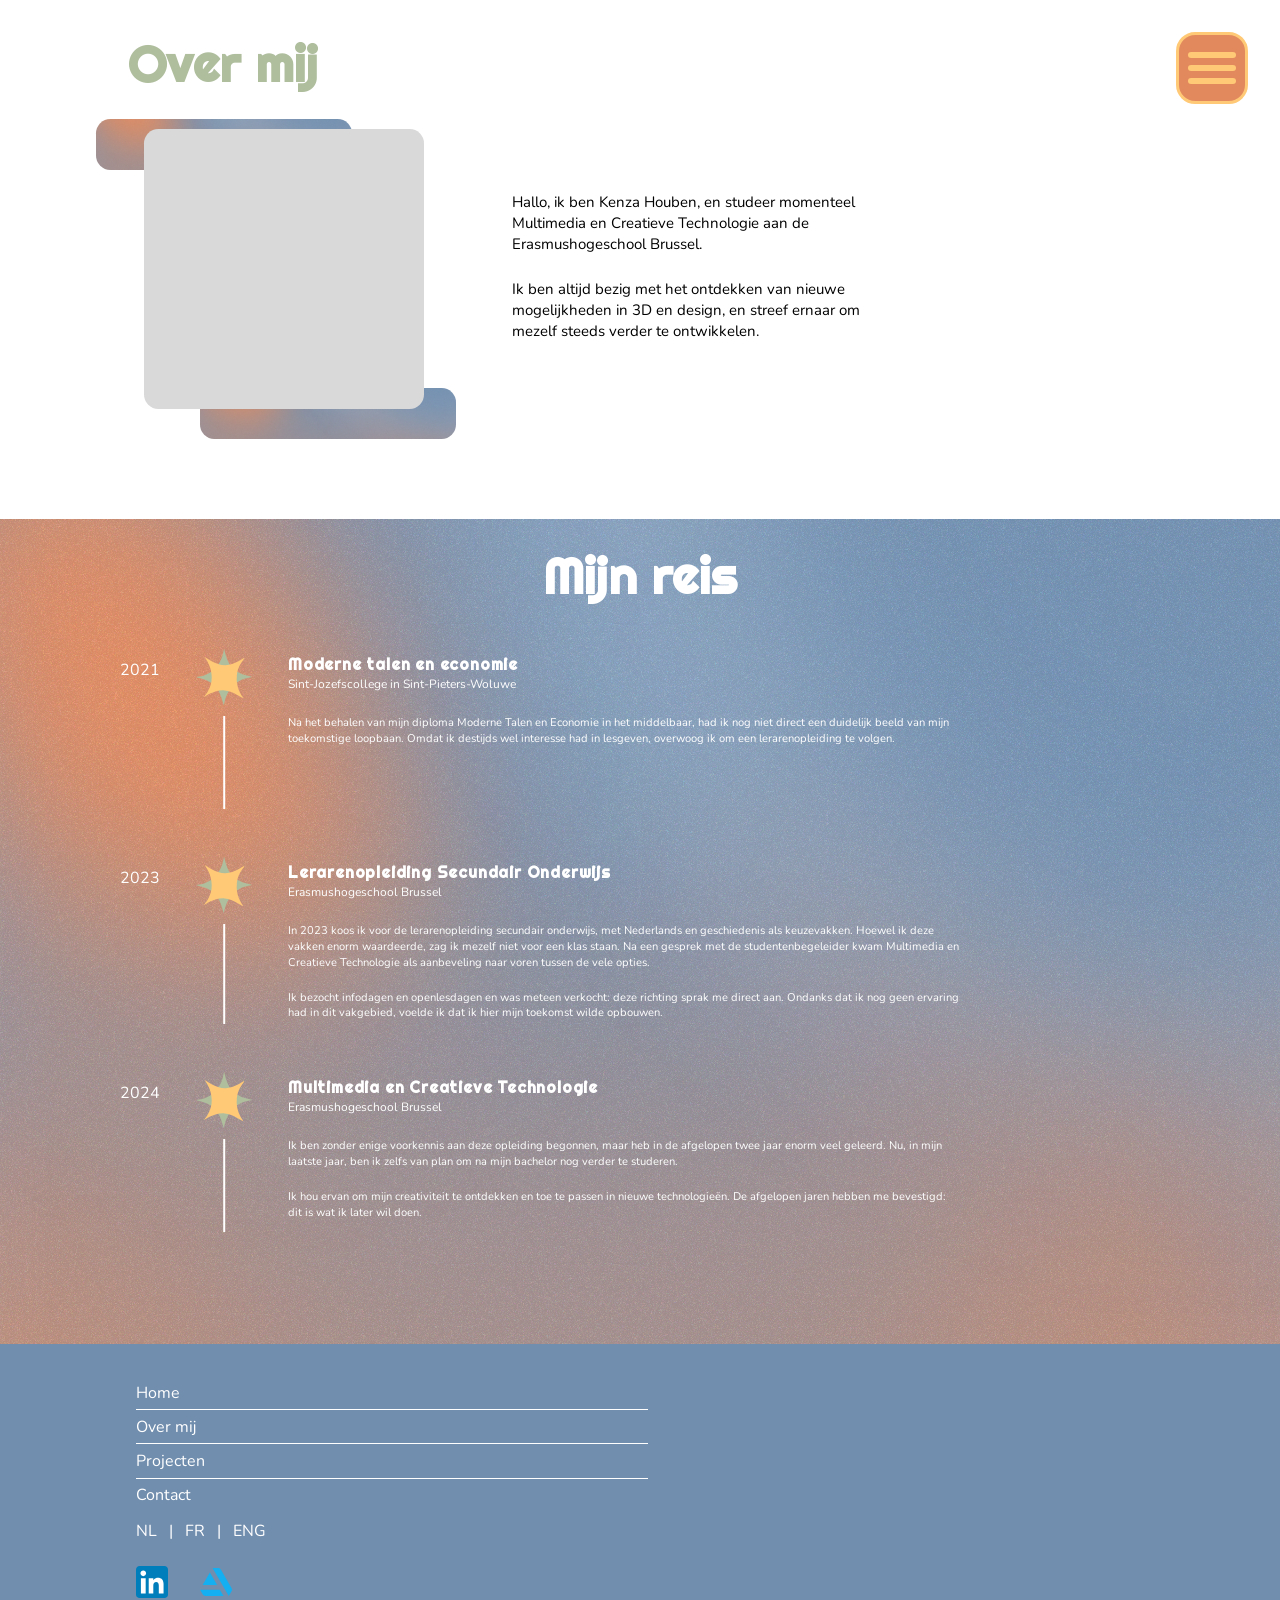
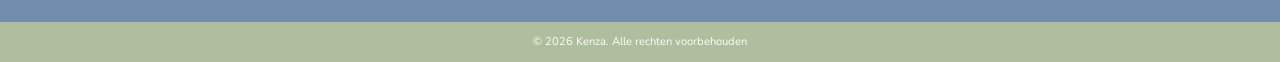
==== commit 62629ed9: "add: changing languages" ====
--- a/about.html
+++ b/about.html
@@ -5,25 +5,28 @@
     <meta charset="UTF-8">
     <meta name="viewport" content="width=device-width, initial-scale=1.0">
 
-    <title>Over mij</title>
+    <title data-i18n="about.title">Over mij</title>
 
     <link rel="stylesheet" href="css/style.css">
     <link rel="stylesheet" href="css/about.css">
 </head>
 
 
-<body class="about-body">
+<body class="about-body" data-page="about">
 
 
     <!-- ==================================================
          HAMBURGER MENU
-         ================================================== -->
+    ================================================== -->
 
     <div class="hamburger-menu">
 
         <button
             class="hamburger-button"
             aria-label="Menu openen"
+            type="button"
+            data-i18n="common.menuOpen"
+            data-i18n-attr="aria-label"
         >
             <span></span>
             <span></span>
@@ -43,6 +46,9 @@
             <button
                 class="menu-close"
                 aria-label="Menu sluiten"
+                type="button"
+                data-i18n="common.menuClose"
+                data-i18n-attr="aria-label"
             >
                 ×
             </button>
@@ -51,30 +57,60 @@
             <div class="menu-content">
 
                 <h6>
-                    <a href="index.html">Home</a>
+                    <a
+                        href="index.html"
+                        data-i18n="common.home"
+                    ></a>
                 </h6>
 
                 <h6>
-                    <a href="about.html">Over mij</a>
+                    <a
+                        href="about.html"
+                        data-i18n="common.about"
+                    ></a>
                 </h6>
 
                 <h6>
-                    <a href="projects.html">Projecten</a>
+                    <a
+                        href="projects.html"
+                        data-i18n="common.projects"
+                    ></a>
                 </h6>
 
                 <h6>
-                    <a href="contact.html">Contact</a>
+                    <a
+                        href="contact.html"
+                        data-i18n="common.contact"
+                    ></a>
                 </h6>
 
 
                 <div class="menu-languages">
 
                     <h3>
-                        <a href="#">NL</a>
+
+                        <a
+                            href="#"
+                            data-lang="nl"
+                            data-i18n="common.nl"
+                        ></a>
+
                         <span>|</span>
-                        <a href="#">FR</a>
+
+                        <a
+                            href="#"
+                            data-lang="fr"
+                            data-i18n="common.fr"
+                        ></a>
+
                         <span>|</span>
-                        <a href="#">ENG</a>
+
+                        <a
+                            href="#"
+                            data-lang="en"
+                            data-i18n="common.eng"
+                        ></a>
+
                     </h3>
 
                 </div>
@@ -84,22 +120,25 @@
         </nav>
 
     </div>
+
 
 
     <!-- ==================================================
          MAIN
-         ================================================== -->
+    ================================================== -->
 
     <main class="about-wrapper">
 
 
         <!-- ==================================================
              OVER MIJ
-             ================================================== -->
+        ================================================== -->
 
         <section class="about-intro">
 
-            <h2>Over mij</h2>
+            <h2 data-i18n="about.title">
+                Over mij
+            </h2>
 
 
             <div class="about-intro-content">
@@ -124,13 +163,13 @@
 
                 <div class="about-text">
 
-                    <p>
+                    <p data-i18n="about.intro1">
                         Hallo, ik ben Kenza Houben, en studeer momenteel
                         Multimedia en Creatieve Technologie aan de
                         Erasmushogeschool Brussel.
                     </p>
 
-                    <p>
+                    <p data-i18n="about.intro2">
                         Ik ben altijd bezig met het ontdekken van nieuwe
                         mogelijkheden in 3D en design, en streef ernaar
                         om mezelf steeds verder te ontwikkelen.
@@ -146,7 +185,7 @@
 
         <!-- ==================================================
              MIJN REIS
-             ================================================== -->
+        ================================================== -->
 
         <section class="my-journey">
 
@@ -159,12 +198,14 @@
 
             <div class="journey-content">
 
-                <h2>Mijn reis</h2>
+                <h2 data-i18n="about.journey">
+                    Mijn reis
+                </h2>
 
 
                 <!-- ==========================
                      2021
-                     ========================== -->
+                ========================== -->
 
                 <div class="journey-item">
 
@@ -185,16 +226,19 @@
 
                     <div class="journey-text">
 
-                        <h4>
+                        <h4 data-i18n="about.year2021Title">
                             Moderne talen en economie
                         </h4>
 
-                        <p class="journey-school">
+                        <p
+                            class="journey-school"
+                            data-i18n="about.year2021School"
+                        >
                             Sint-Jozefscollege in Sint-Pieters-Woluwe
                         </p>
 
 
-                        <p>
+                        <p data-i18n="about.year2021Text">
                             Na het behalen van mijn diploma Moderne Talen en
                             Economie in het middelbaar, had ik nog niet direct
                             een duidelijk beeld van mijn toekomstige loopbaan.
@@ -210,7 +254,7 @@
 
                 <!-- ==========================
                      2023
-                     ========================== -->
+                ========================== -->
 
                 <div class="journey-item">
 
@@ -231,16 +275,19 @@
 
                     <div class="journey-text">
 
-                        <h4>
+                        <h4 data-i18n="about.year2023Title">
                             Lerarenopleiding Secundair Onderwijs
                         </h4>
 
-                        <p class="journey-school">
+                        <p
+                            class="journey-school"
+                            data-i18n="about.year2023School"
+                        >
                             Erasmushogeschool Brussel
                         </p>
 
 
-                        <p>
+                        <p data-i18n="about.year2023Text1">
                             In 2023 koos ik voor de lerarenopleiding
                             secundair onderwijs, met Nederlands en
                             geschiedenis als keuzevakken. Hoewel ik deze
@@ -252,7 +299,7 @@
                         </p>
 
 
-                        <p>
+                        <p data-i18n="about.year2023Text2">
                             Ik bezocht infodagen en openlesdagen en was
                             meteen verkocht: deze richting sprak me direct
                             aan. Ondanks dat ik nog geen ervaring had in
@@ -268,7 +315,7 @@
 
                 <!-- ==========================
                      2024
-                     ========================== -->
+                ========================== -->
 
                 <div class="journey-item">
 
@@ -289,16 +336,19 @@
 
                     <div class="journey-text">
 
-                        <h4>
+                        <h4 data-i18n="about.year2024Title">
                             Multimedia en Creatieve Technologie
                         </h4>
 
-                        <p class="journey-school">
+                        <p
+                            class="journey-school"
+                            data-i18n="about.year2024School"
+                        >
                             Erasmushogeschool Brussel
                         </p>
 
 
-                        <p>
+                        <p data-i18n="about.year2024Text1">
                             Ik ben zonder enige voorkennis aan deze opleiding
                             begonnen, maar heb in de afgelopen twee jaar enorm
                             veel geleerd. Nu, in mijn laatste jaar, ben ik zelfs
@@ -306,7 +356,7 @@
                         </p>
 
 
-                        <p>
+                        <p data-i18n="about.year2024Text2">
                             Ik hou ervan om mijn creativiteit te ontdekken en
                             toe te passen in nieuwe technologieën. De afgelopen
                             jaren hebben me bevestigd: dit is wat ik later wil doen.
@@ -320,50 +370,123 @@
 
         </section>
 
-
-
-        <!-- ==================================================
-             FOOTER
-             ================================================== -->
-
-       <footer class="footer">
-
-            <div class="footer-content">
-
-                <nav class="footer-nav">
-                    <a href="index.html">Home</a>
-                    <a href="about.html">Over mij</a>
-                    <a href="projects.html">Projecten</a>
-                    <a href="contact.html">Contact</a>
-                </nav>
-
-                <div class="footer-languages">
-                    <a href="#">NL</a>
-                    <span>|</span>
-                    <a href="#">FR</a>
-                    <span>|</span>
-                    <a href="#">ENG</a>
-                </div>
-
-                <div class="footer-socials">
-
-                    <a href="#" class="footer-social" aria-label="Social media"><img src="./images/linkedin.svg" alt=""></a>
-
-                    <a href="#" class="footer-social" aria-label="Social media"><img src="./images/artstation.svg" alt=""></a>
-
-                </div>
+    </main>
+
+
+
+    <!-- ==================================================
+         FOOTER
+    ================================================== -->
+
+    <footer class="footer">
+
+        <div class="footer-content">
+
+            <nav class="footer-nav">
+
+                <a
+                    href="index.html"
+                    data-i18n="common.home"
+                ></a>
+
+                <a
+                    href="about.html"
+                    data-i18n="common.about"
+                ></a>
+
+                <a
+                    href="projects.html"
+                    data-i18n="common.projects"
+                ></a>
+
+                <a
+                    href="contact.html"
+                    data-i18n="common.contact"
+                ></a>
+
+            </nav>
+
+
+            <div class="footer-languages">
+
+                <a
+                    href="#"
+                    data-lang="nl"
+                    data-i18n="common.nl"
+                ></a>
+
+                <span>|</span>
+
+                <a
+                    href="#"
+                    data-lang="fr"
+                    data-i18n="common.fr"
+                ></a>
+
+                <span>|</span>
+
+                <a
+                    href="#"
+                    data-lang="en"
+                    data-i18n="common.eng"
+                ></a>
 
             </div>
 
-            <div class="footer-bottom">
-                <p>© 2026 Kenza. Alle rechten voorbehouden</p>
+
+            <div class="footer-socials">
+
+                <a
+                    href="https://www.linkedin.com/in/kenza-houben-a3b9473aa/"
+                    class="footer-social"
+                    aria-label="LinkedIn"
+                    target="_blank"
+                    rel="noopener noreferrer"
+                >
+                    <img
+                        src="./images/linkedin.svg"
+                        alt=""
+                    >
+                </a>
+
+
+                <a
+                    href="https://www.artstation.com/kenzahouben"
+                    class="footer-social"
+                    aria-label="ArtStation"
+                    target="_blank"
+                    rel="noopener noreferrer"
+                >
+                    <img
+                        src="./images/artstation.svg"
+                        alt=""
+                    >
+                </a>
+
             </div>
 
-        </footer>
-
-    </main>
-
+        </div>
+
+
+        <div class="footer-bottom">
+
+            <p data-i18n="common.copyright">
+                © 2026 Kenza. Alle rechten voorbehouden
+            </p>
+
+        </div>
+
+    </footer>
+
+
+
+    <!-- ==================================================
+         JAVASCRIPT
+    ================================================== -->
 
     <script src="js/hamburger-menu.js"></script>
+    <script src="js/language.js"></script>
 
 </body>
+
+</html>
--- a/css/style.css
+++ b/css/style.css
@@ -36,10 +36,14 @@
 h3,
 h4,
 h5,
+h6,
 .skill-title,
 .skill-filter,
+.project-filter,
+.project-card-category,
 .project-button,
-.see-more  {
+.project-card-button,
+.see-more {
     font-family: Righteous, sans-serif;
     letter-spacing: 0.02rem;
 }
@@ -67,8 +71,11 @@
 }
 
 h6 {
-    font-family: Righteous, sans-serif;
-    font-size: 3.75rem; /* 60px */
+    font-size: 3.75rem;
+}
+
+.project-card-category {
+    font-size: 0.75rem;
 }
 
 p {
@@ -287,6 +294,50 @@
     cursor: pointer;
 }
 
+/* ==================================================
+   TERUGKNOP
+================================================== */
+
+.project-back {
+    position: absolute;
+
+    left: 3rem;
+
+    width: 2rem;
+    height: 2rem;
+
+    padding: 0;
+
+    border: none;
+
+    background: none;
+
+    display: flex;
+
+    align-items: center;
+    justify-content: center;
+
+    cursor: pointer;
+
+    transition: transform 0.25s ease;
+}
+
+
+.project-back img {
+    display: block;
+
+    width: 100%;
+    height: 100%;
+
+    object-fit: contain;
+}
+
+
+.project-back:hover {
+    transform: translateX(-0.2rem);
+}
+
+
 
 /* ==================================================
    FOOTER
@@ -416,6 +467,9 @@
    ================================================== */
 
 @media (max-width: 37.5rem) {
+      h2 {
+        font-size: 2rem;
+    }
     /* ===== HAMBURGER MENU ===== */
 
      /* Menu blijft volledig scherm */
@@ -467,6 +521,15 @@
         font-size: 4rem;
     }
 
+      /* ===== PROJECT BACK ===== */
+    .project-back {
+        left: 1rem;
+
+        width: 1.7rem;
+        height: 1.7rem;
+    }
+
+
     /* ===== FOOTER ===== */
 
     .footer-content {
--- a/css/about.css
+++ b/css/about.css
@@ -1,14 +1,6 @@
-@import url('https://fonts.googleapis.com/css2?family=Righteous&display=swap');
-@import url('https://fonts.googleapis.com/css2?family=Nunito:ital,wght@0,200..1000;1,200..1000&display=swap');
-
-
 /* ==================================================
    BASIS
 ================================================== */
-
-html {
-    font-size: 16px;
-}
 
 .about-body {
     margin: 0;
@@ -37,9 +29,6 @@
     margin: 0 0 1.5rem 2rem;
 
     color: var(--c-green);
-
-    font-family: Righteous, sans-serif;
-    font-size: 3.125rem;
 }
 
 
@@ -145,8 +134,6 @@
 .about-text p {
     margin: 0 0 1.5rem;
 
-    font-family: Nunito, sans-serif;
-    font-size: 0.8rem;
     line-height: 1.4;
 
     color: black;
@@ -215,9 +202,6 @@
 
     color: white;
 
-    font-family: Righteous, sans-serif;
-    font-size: 2.5rem;
-
     line-height: 1;
 }
 
@@ -256,9 +240,6 @@
 .journey-year span {
     color: white;
 
-    font-family: Righteous, sans-serif;
-    font-size: 1rem;
-
     white-space: nowrap;
 }
 
@@ -302,11 +283,6 @@
 
     width: 0.1rem;
 
-    /*
-       De lijn loopt tot bijna het einde van
-       het journey-item, maar houdt rekening
-       met de ruimte vóór de volgende ster.
-    */
     height: calc(100% - 5.2rem);
 
     background-color: white;
@@ -337,8 +313,6 @@
 
     color: white;
 
-    font-size: 1rem;
-
     letter-spacing: 0.05rem;
 
     line-height: 1.2;
@@ -354,8 +328,6 @@
 
     color: white;
 
-    font-family: Nunito, sans-serif;
-
     font-size: 0.75rem;
 
     line-height: 1.2;
@@ -373,8 +345,6 @@
 
     color: white;
 
-    font-family: Nunito, sans-serif;
-
     font-size: 0.7rem;
 
     line-height: 1.4;
@@ -395,8 +365,7 @@
         padding: 1.5rem 1rem 3rem;
     }
 
-
-   .about-intro h2 {
+    .about-intro h2 {
         margin: 0 0 1rem 1rem;
         text-align: left;
     }
@@ -413,34 +382,36 @@
     ============================== */
 
     .about-image-area {
-       flex: none;
+        flex: none;
         width: 18rem;
         height: 13rem;
         margin-top: -0.5rem;
     }
-
 
     .about-image-back {
         width: 8rem;
         height: 2.5rem;
         border-radius: 0.8rem;
     }
-
 
     .about-image {
         top: 0.4rem;
         left: 1.5rem;
         width: 10rem;
         height: 10rem;
-    }
-
+
+        border-radius: 0.7rem;
+    }
 
     .about-image-bottom {
         top: 9rem;
         bottom: auto;
         left: 3.5rem;
+
         width: 9rem;
         height: 2.5rem;
+
+        border-radius: 0.8rem;
     }
 
 
@@ -452,7 +423,6 @@
         width: 18rem;
     }
 
-
     .about-text p {
         margin-bottom: 1rem;
     }
@@ -466,13 +436,10 @@
         padding: 2rem 1rem 3rem;
     }
 
-
     .journey-content {
         width: 100%;
-
         max-width: 100%;
     }
-
 
     .journey-content > h2 {
         margin-bottom: 2.5rem;
@@ -500,11 +467,6 @@
 
     .journey-year {
         padding-top: 0.5rem;
-    }
-
-
-    .journey-year span {
-        font-size: 0.75rem;
     }
 
 
@@ -519,7 +481,7 @@
 
 
     /* ==============================
-       LIJN MOBIEL
+       LIJN
     ============================== */
 
     .journey-star::after {
@@ -537,12 +499,10 @@
         padding-top: 0.25rem;
     }
 
-
     .journey-school {
         margin-bottom: 1rem;
     }
 
-
     .journey-text > p:not(.journey-school) {
         line-height: 1.35;
     }
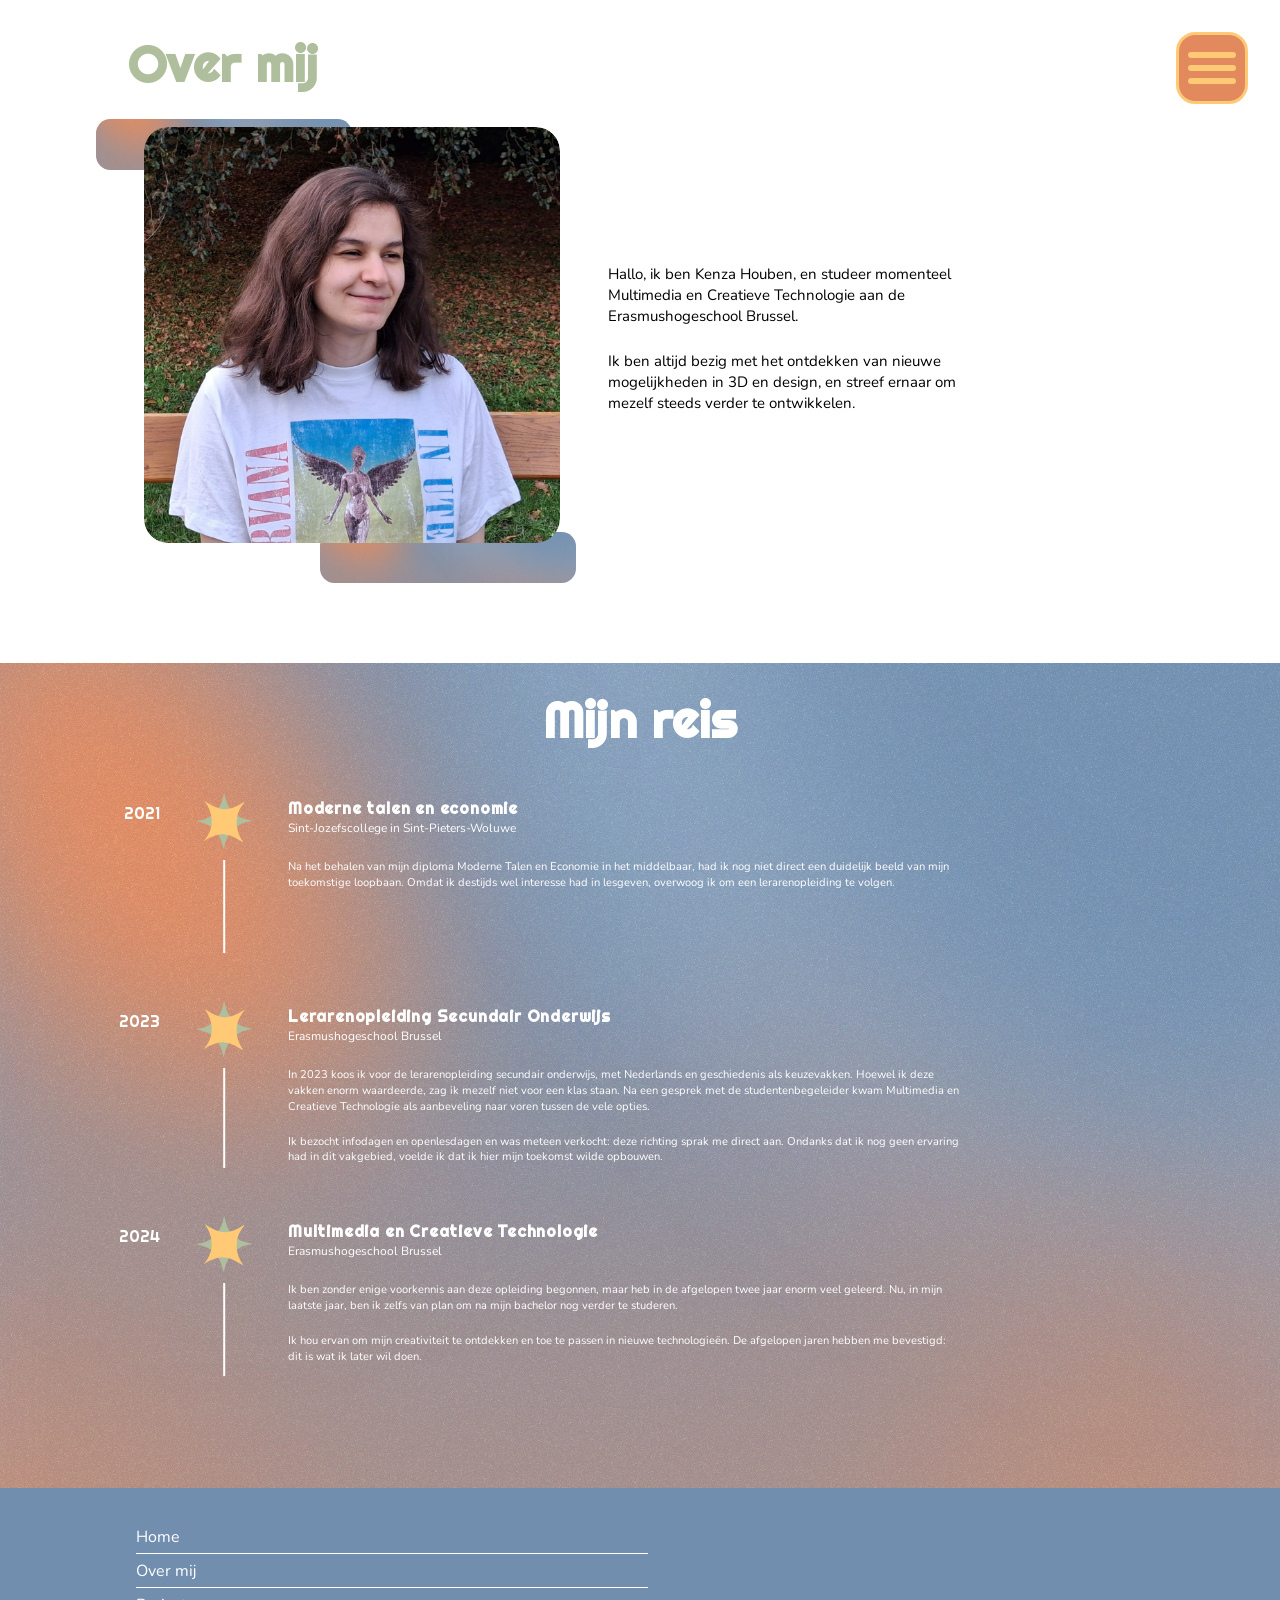
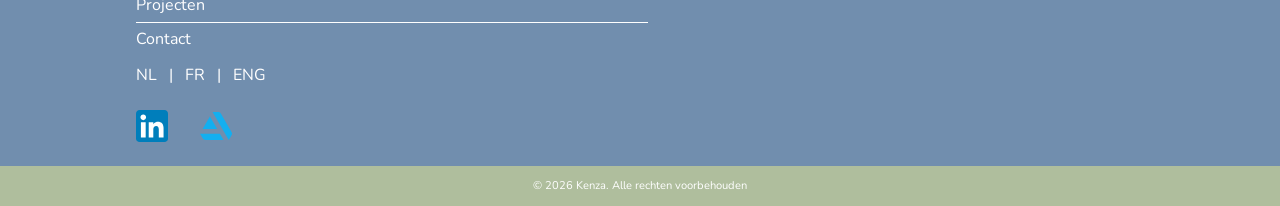
==== commit 3f79f125: "add: added pictures and fixed issues" ====
--- a/about.html
+++ b/about.html
@@ -85,6 +85,10 @@
                 </h6>
 
 
+                <!-- ==================================================
+                     TALEN
+                ================================================== -->
+
                 <div class="menu-languages">
 
                     <h3>
@@ -144,22 +148,34 @@
             <div class="about-intro-content">
 
 
-                <!-- Afbeelding -->
+                <!-- ==================================================
+                     AFBEELDING
+                ================================================== -->
 
                 <div class="about-image-area">
 
                     <div class="about-image-back"></div>
 
+
                     <div class="about-image">
-                        <!-- Hier komt later je foto -->
-                    </div>
+
+                        <img
+                            src="./images/kenzahouben-about.jpeg"
+                            alt="Kenza Houben"
+                        >
+
+                    </div>
+
 
                     <div class="about-image-bottom"></div>
 
                 </div>
 
 
-                <!-- Tekst -->
+
+                <!-- ==================================================
+                     TEKST
+                ================================================== -->
 
                 <div class="about-text">
 
@@ -169,6 +185,7 @@
                         Erasmushogeschool Brussel.
                     </p>
 
+
                     <p data-i18n="about.intro2">
                         Ik ben altijd bezig met het ontdekken van nieuwe
                         mogelijkheden in 3D en design, en streef ernaar
@@ -203,9 +220,9 @@
                 </h2>
 
 
-                <!-- ==========================
+                <!-- ==================================================
                      2021
-                ========================== -->
+                ================================================== -->
 
                 <div class="journey-item">
 
@@ -229,6 +246,7 @@
                         <h4 data-i18n="about.year2021Title">
                             Moderne talen en economie
                         </h4>
+
 
                         <p
                             class="journey-school"
@@ -252,9 +270,9 @@
 
 
 
-                <!-- ==========================
+                <!-- ==================================================
                      2023
-                ========================== -->
+                ================================================== -->
 
                 <div class="journey-item">
 
@@ -278,6 +296,7 @@
                         <h4 data-i18n="about.year2023Title">
                             Lerarenopleiding Secundair Onderwijs
                         </h4>
+
 
                         <p
                             class="journey-school"
@@ -313,9 +332,9 @@
 
 
 
-                <!-- ==========================
+                <!-- ==================================================
                      2024
-                ========================== -->
+                ================================================== -->
 
                 <div class="journey-item">
 
@@ -339,6 +358,7 @@
                         <h4 data-i18n="about.year2024Title">
                             Multimedia en Creatieve Technologie
                         </h4>
+
 
                         <p
                             class="journey-school"
@@ -407,6 +427,10 @@
             </nav>
 
 
+            <!-- ==================================================
+                 FOOTER TALEN
+            ================================================== -->
+
             <div class="footer-languages">
 
                 <a
@@ -433,6 +457,10 @@
 
             </div>
 
+
+            <!-- ==================================================
+                 SOCIALS
+            ================================================== -->
 
             <div class="footer-socials">
 
@@ -468,6 +496,10 @@
         </div>
 
 
+        <!-- ==================================================
+             COPYRIGHT
+        ================================================== -->
+
         <div class="footer-bottom">
 
             <p data-i18n="common.copyright">
--- a/css/about.css
+++ b/css/about.css
@@ -38,6 +38,7 @@
 
 .about-intro-content {
     display: flex;
+
     align-items: center;
 
     gap: 4rem;
@@ -51,10 +52,10 @@
 .about-image-area {
     position: relative;
 
-    flex: 0 0 22rem;
-
-    width: 22rem;
-    height: 20rem;
+    flex: 0 0 28rem;
+
+    width: 28rem;
+    height: 29rem;
 }
 
 
@@ -76,27 +77,41 @@
     background:
         url("../images/noise_background.png")
         center / cover no-repeat;
-}
-
-
-/* ==================================================
-   FOTO / PLACEHOLDER
+
+    z-index: 1;
+}
+
+
+/* ==================================================
+   FOTO
 ================================================== */
 
 .about-image {
     position: absolute;
 
-    top: 0.6rem;
+    top: 0.5rem;
     left: 3rem;
 
-    width: 17.5rem;
-    height: 17.5rem;
-
-    border-radius: 0.9rem;
-
-    background-color: #d9d9d9;
+    width: 26rem;
+    height: 26rem;
+
+    overflow: hidden;
+
+    border-radius: 1.5rem;
 
     z-index: 2;
+}
+
+
+.about-image img {
+    display: block;
+
+    width: 100%;
+    height: 100%;
+
+    object-fit: cover;
+
+    border-radius: 1.5rem;
 }
 
 
@@ -107,8 +122,8 @@
 .about-image-bottom {
     position: absolute;
 
-    bottom: 0;
-    left: 6.5rem;
+    bottom: 0rem;
+    left: 14rem;
 
     width: 16rem;
     height: 3.2rem;
@@ -118,6 +133,8 @@
     background:
         url("../images/noise_background.png")
         center / cover no-repeat;
+
+    z-index: 1;
 }
 
 
@@ -131,6 +148,7 @@
     box-sizing: border-box;
 }
 
+
 .about-text p {
     margin: 0 0 1.5rem;
 
@@ -237,9 +255,10 @@
     padding-top: 0.6rem;
 }
 
+
 .journey-year span {
     color: white;
-
+    font-family: Righteous, sans-serif;
     white-space: nowrap;
 }
 
@@ -257,6 +276,7 @@
     align-items: flex-start;
 }
 
+
 .journey-star img {
     position: relative;
 
@@ -365,14 +385,19 @@
         padding: 1.5rem 1rem 3rem;
     }
 
+
     .about-intro h2 {
         margin: 0 0 1rem 1rem;
+
         text-align: left;
     }
+
 
     .about-intro-content {
         flex-direction: column;
+
         gap: 0.5rem;
+
         align-items: flex-start;
     }
 
@@ -383,35 +408,56 @@
 
     .about-image-area {
         flex: none;
-        width: 18rem;
+
+        width: 100%;
+        height: 18rem;
+
+        margin-top: 0.5rem;
+    }
+
+
+    .about-image-back {
+        width: 10rem;
+        height: 2.8rem;
+
+        border-radius: 0.8rem;
+    }
+
+
+    .about-image {
+        position: absolute;
+
+        top: 1rem;
+        left: 2rem;
+
+        width: 13rem;
         height: 13rem;
-        margin-top: -0.5rem;
-    }
-
-    .about-image-back {
-        width: 8rem;
-        height: 2.5rem;
+
+        border-radius: 1rem;
+    }
+
+
+    .about-image img {
+        width: 100%;
+        height: 100%;
+
+        object-fit: cover;
+
+        border-radius: 1rem;
+    }
+
+
+    .about-image-bottom {
+        top: 12rem;
+        bottom: auto;
+        left: 4rem;
+
+        width: 10rem;
+        height: 2.8rem;
+
         border-radius: 0.8rem;
-    }
-
-    .about-image {
-        top: 0.4rem;
-        left: 1.5rem;
-        width: 10rem;
-        height: 10rem;
-
-        border-radius: 0.7rem;
-    }
-
-    .about-image-bottom {
-        top: 9rem;
-        bottom: auto;
-        left: 3.5rem;
-
-        width: 9rem;
-        height: 2.5rem;
-
-        border-radius: 0.8rem;
+
+        z-index: 1;
     }
 
 
@@ -420,11 +466,17 @@
     ============================== */
 
     .about-text {
-        width: 18rem;
-    }
+        width: 100%;
+        max-width: 100%;
+    }
+
 
     .about-text p {
+        width: 100%;
+
         margin-bottom: 1rem;
+
+        line-height: 1.4;
     }
 
 
@@ -435,12 +487,14 @@
     .my-journey {
         padding: 2rem 1rem 3rem;
     }
+
 
     .journey-content {
         width: 100%;
         max-width: 100%;
     }
 
+
     .journey-content > h2 {
         margin-bottom: 2.5rem;
     }
@@ -499,10 +553,12 @@
         padding-top: 0.25rem;
     }
 
+
     .journey-school {
         margin-bottom: 1rem;
     }
 
+
     .journey-text > p:not(.journey-school) {
         line-height: 1.35;
     }
